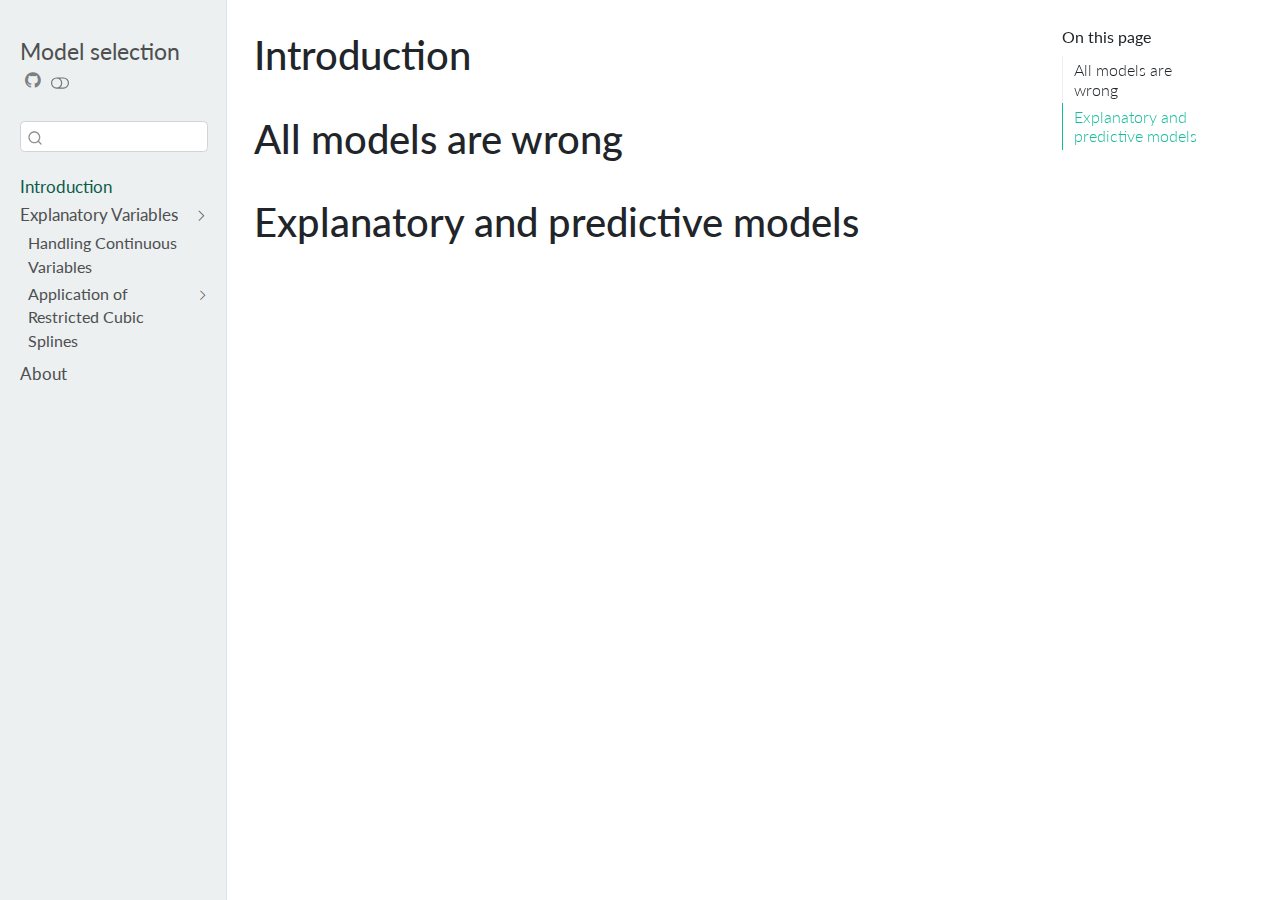
==== docs/index.html @ 48a90c10 "Initial commit" ====
<!DOCTYPE html>
<html xmlns="http://www.w3.org/1999/xhtml" lang="en" xml:lang="en"><head>

<meta charset="utf-8">
<meta name="generator" content="quarto-1.2.335">

<meta name="viewport" content="width=device-width, initial-scale=1.0, user-scalable=yes">


<title>Model selection - Introduction</title>
<style>
code{white-space: pre-wrap;}
span.smallcaps{font-variant: small-caps;}
div.columns{display: flex; gap: min(4vw, 1.5em);}
div.column{flex: auto; overflow-x: auto;}
div.hanging-indent{margin-left: 1.5em; text-indent: -1.5em;}
ul.task-list{list-style: none;}
ul.task-list li input[type="checkbox"] {
  width: 0.8em;
  margin: 0 0.8em 0.2em -1.6em;
  vertical-align: middle;
}
</style>


<script src="site_libs/quarto-nav/quarto-nav.js"></script>
<script src="site_libs/quarto-nav/headroom.min.js"></script>
<script src="site_libs/clipboard/clipboard.min.js"></script>
<script src="site_libs/quarto-search/autocomplete.umd.js"></script>
<script src="site_libs/quarto-search/fuse.min.js"></script>
<script src="site_libs/quarto-search/quarto-search.js"></script>
<meta name="quarto:offset" content="./">
<script src="site_libs/quarto-html/quarto.js"></script>
<script src="site_libs/quarto-html/popper.min.js"></script>
<script src="site_libs/quarto-html/tippy.umd.min.js"></script>
<script src="site_libs/quarto-html/anchor.min.js"></script>
<link href="site_libs/quarto-html/tippy.css" rel="stylesheet">
<link href="site_libs/quarto-html/quarto-syntax-highlighting.css" rel="stylesheet" class="quarto-color-scheme" id="quarto-text-highlighting-styles">
<link href="site_libs/quarto-html/quarto-syntax-highlighting-dark.css" rel="prefetch" class="quarto-color-scheme quarto-color-alternate" id="quarto-text-highlighting-styles">
<script src="site_libs/bootstrap/bootstrap.min.js"></script>
<link href="site_libs/bootstrap/bootstrap-icons.css" rel="stylesheet">
<link href="site_libs/bootstrap/bootstrap.min.css" rel="stylesheet" class="quarto-color-scheme" id="quarto-bootstrap" data-mode="light">
<link href="site_libs/bootstrap/bootstrap-dark.min.css" rel="prefetch" class="quarto-color-scheme quarto-color-alternate" id="quarto-bootstrap" data-mode="dark">
<script id="quarto-search-options" type="application/json">{
  "location": "sidebar",
  "copy-button": false,
  "collapse-after": 3,
  "panel-placement": "start",
  "type": "textbox",
  "limit": 20,
  "language": {
    "search-no-results-text": "No results",
    "search-matching-documents-text": "matching documents",
    "search-copy-link-title": "Copy link to search",
    "search-hide-matches-text": "Hide additional matches",
    "search-more-match-text": "more match in this document",
    "search-more-matches-text": "more matches in this document",
    "search-clear-button-title": "Clear",
    "search-detached-cancel-button-title": "Cancel",
    "search-submit-button-title": "Submit"
  }
}</script>


</head>

<body class="nav-sidebar docked">

<div id="quarto-search-results"></div>
  <header id="quarto-header" class="headroom fixed-top">
  <nav class="quarto-secondary-nav" data-bs-toggle="collapse" data-bs-target="#quarto-sidebar" aria-controls="quarto-sidebar" aria-expanded="false" aria-label="Toggle sidebar navigation" onclick="if (window.quartoToggleHeadroom) { window.quartoToggleHeadroom(); }">
    <div class="container-fluid d-flex justify-content-between">
      <h1 class="quarto-secondary-nav-title">Introduction</h1>
      <button type="button" class="quarto-btn-toggle btn" aria-label="Show secondary navigation">
        <i class="bi bi-chevron-right"></i>
      </button>
    </div>
  </nav>
</header>
<!-- content -->
<div id="quarto-content" class="quarto-container page-columns page-rows-contents page-layout-article">
<!-- sidebar -->
  <nav id="quarto-sidebar" class="sidebar collapse sidebar-navigation docked overflow-auto">
    <div class="pt-lg-2 mt-2 text-left sidebar-header">
    <div class="sidebar-title mb-0 py-0">
      <a href="./">Model selection</a> 
        <div class="sidebar-tools-main">
    <a href="" title="" id="sidebar-tool-dropdown-0" class="sidebar-tool dropdown-toggle px-1" data-bs-toggle="dropdown" aria-expanded="false"><i class="bi bi-github"></i></a>
    <ul class="dropdown-menu" aria-labelledby="sidebar-tool-dropdown-0">
        <li>
          <a class="dropdown-item sidebar-tools-main-item" href="https://code.com">
          Source Code
          </a>
        </li>
        <li>
          <a class="dropdown-item sidebar-tools-main-item" href="https://bugs.com">
          Report a Bug
          </a>
        </li>
    </ul>
  <a href="" class="quarto-color-scheme-toggle sidebar-tool" onclick="window.quartoToggleColorScheme(); return false;" title="Toggle dark mode"><i class="bi"></i></a>
</div>
    </div>
      </div>
      <div class="mt-2 flex-shrink-0 align-items-center">
        <div class="sidebar-search">
        <div id="quarto-search" class="" title="Search"></div>
        </div>
      </div>
    <div class="sidebar-menu-container"> 
    <ul class="list-unstyled mt-1">
        <li class="sidebar-item">
  <div class="sidebar-item-container"> 
  <a href="./index.html" class="sidebar-item-text sidebar-link active">Introduction</a>
  </div>
</li>
        <li class="sidebar-item sidebar-item-section">
      <div class="sidebar-item-container"> 
            <a class="sidebar-item-text sidebar-link text-start" data-bs-toggle="collapse" data-bs-target="#quarto-sidebar-section-1" aria-expanded="true">Explanatory Variables</a>
          <a class="sidebar-item-toggle text-start" data-bs-toggle="collapse" data-bs-target="#quarto-sidebar-section-1" aria-expanded="true">
            <i class="bi bi-chevron-right ms-2"></i>
          </a> 
      </div>
      <ul id="quarto-sidebar-section-1" class="collapse list-unstyled sidebar-section depth1 show">  
          <li class="sidebar-item">
  <div class="sidebar-item-container"> 
  <a href="./explanatory variables/introduction.html" class="sidebar-item-text sidebar-link">Handling Continuous Variables</a>
  </div>
</li>
          <li class="sidebar-item sidebar-item-section">
      <div class="sidebar-item-container"> 
            <a class="sidebar-item-text sidebar-link text-start collapsed" data-bs-toggle="collapse" data-bs-target="#quarto-sidebar-section-2" aria-expanded="false">Application of Restricted Cubic Splines</a>
          <a class="sidebar-item-toggle text-start collapsed" data-bs-toggle="collapse" data-bs-target="#quarto-sidebar-section-2" aria-expanded="false">
            <i class="bi bi-chevron-right ms-2"></i>
          </a> 
      </div>
      <ul id="quarto-sidebar-section-2" class="collapse list-unstyled sidebar-section depth2 ">  
          <li class="sidebar-item">
  <div class="sidebar-item-container"> 
  <a href="./explanatory variables/spline_linear.html" class="sidebar-item-text sidebar-link">Linear Regression</a>
  </div>
</li>
          <li class="sidebar-item">
  <div class="sidebar-item-container"> 
  <a href="./explanatory variables/spline_logistic.html" class="sidebar-item-text sidebar-link">Logistic Regression</a>
  </div>
</li>
          <li class="sidebar-item">
  <div class="sidebar-item-container"> 
  <a href="./explanatory variables/spline_cox.html" class="sidebar-item-text sidebar-link">Cox Proportional Hazards Regression</a>
  </div>
</li>
      </ul>
  </li>
      </ul>
  </li>
        <li class="sidebar-item">
  <div class="sidebar-item-container"> 
  <a href="./about.html" class="sidebar-item-text sidebar-link">About</a>
  </div>
</li>
    </ul>
    </div>
</nav>
<!-- margin-sidebar -->
    <div id="quarto-margin-sidebar" class="sidebar margin-sidebar">
        <nav id="TOC" role="doc-toc" class="toc-active">
    <h2 id="toc-title">On this page</h2>
   
  <ul>
  <li><a href="#all-models-are-wrong" id="toc-all-models-are-wrong" class="nav-link active" data-scroll-target="#all-models-are-wrong">All models are wrong</a></li>
  <li><a href="#explanatory-and-predictive-models" id="toc-explanatory-and-predictive-models" class="nav-link" data-scroll-target="#explanatory-and-predictive-models">Explanatory and predictive models</a></li>
  </ul>
</nav>
    </div>
<!-- main -->
<main class="content" id="quarto-document-content">

<header id="title-block-header" class="quarto-title-block default">
<div class="quarto-title">
<h1 class="title d-none d-lg-block">Introduction</h1>
</div>



<div class="quarto-title-meta">

    
  
    
  </div>
  

</header>

<section id="all-models-are-wrong" class="level1">
<h1>All models are wrong</h1>
</section>
<section id="explanatory-and-predictive-models" class="level1">
<h1>Explanatory and predictive models</h1>


</section>

</main> <!-- /main -->
<script id="quarto-html-after-body" type="application/javascript">
window.document.addEventListener("DOMContentLoaded", function (event) {
  const toggleBodyColorMode = (bsSheetEl) => {
    const mode = bsSheetEl.getAttribute("data-mode");
    const bodyEl = window.document.querySelector("body");
    if (mode === "dark") {
      bodyEl.classList.add("quarto-dark");
      bodyEl.classList.remove("quarto-light");
    } else {
      bodyEl.classList.add("quarto-light");
      bodyEl.classList.remove("quarto-dark");
    }
  }
  const toggleBodyColorPrimary = () => {
    const bsSheetEl = window.document.querySelector("link#quarto-bootstrap");
    if (bsSheetEl) {
      toggleBodyColorMode(bsSheetEl);
    }
  }
  toggleBodyColorPrimary();  
  const disableStylesheet = (stylesheets) => {
    for (let i=0; i < stylesheets.length; i++) {
      const stylesheet = stylesheets[i];
      stylesheet.rel = 'prefetch';
    }
  }
  const enableStylesheet = (stylesheets) => {
    for (let i=0; i < stylesheets.length; i++) {
      const stylesheet = stylesheets[i];
      stylesheet.rel = 'stylesheet';
    }
  }
  const manageTransitions = (selector, allowTransitions) => {
    const els = window.document.querySelectorAll(selector);
    for (let i=0; i < els.length; i++) {
      const el = els[i];
      if (allowTransitions) {
        el.classList.remove('notransition');
      } else {
        el.classList.add('notransition');
      }
    }
  }
  const toggleColorMode = (alternate) => {
    // Switch the stylesheets
    const alternateStylesheets = window.document.querySelectorAll('link.quarto-color-scheme.quarto-color-alternate');
    manageTransitions('#quarto-margin-sidebar .nav-link', false);
    if (alternate) {
      enableStylesheet(alternateStylesheets);
      for (const sheetNode of alternateStylesheets) {
        if (sheetNode.id === "quarto-bootstrap") {
          toggleBodyColorMode(sheetNode);
        }
      }
    } else {
      disableStylesheet(alternateStylesheets);
      toggleBodyColorPrimary();
    }
    manageTransitions('#quarto-margin-sidebar .nav-link', true);
    // Switch the toggles
    const toggles = window.document.querySelectorAll('.quarto-color-scheme-toggle');
    for (let i=0; i < toggles.length; i++) {
      const toggle = toggles[i];
      if (toggle) {
        if (alternate) {
          toggle.classList.add("alternate");     
        } else {
          toggle.classList.remove("alternate");
        }
      }
    }
    // Hack to workaround the fact that safari doesn't
    // properly recolor the scrollbar when toggling (#1455)
    if (navigator.userAgent.indexOf('Safari') > 0 && navigator.userAgent.indexOf('Chrome') == -1) {
      manageTransitions("body", false);
      window.scrollTo(0, 1);
      setTimeout(() => {
        window.scrollTo(0, 0);
        manageTransitions("body", true);
      }, 40);  
    }
  }
  const isFileUrl = () => { 
    return window.location.protocol === 'file:';
  }
  const hasAlternateSentinel = () => {  
    let styleSentinel = getColorSchemeSentinel();
    if (styleSentinel !== null) {
      return styleSentinel === "alternate";
    } else {
      return false;
    }
  }
  const setStyleSentinel = (alternate) => {
    const value = alternate ? "alternate" : "default";
    if (!isFileUrl()) {
      window.localStorage.setItem("quarto-color-scheme", value);
    } else {
      localAlternateSentinel = value;
    }
  }
  const getColorSchemeSentinel = () => {
    if (!isFileUrl()) {
      const storageValue = window.localStorage.getItem("quarto-color-scheme");
      return storageValue != null ? storageValue : localAlternateSentinel;
    } else {
      return localAlternateSentinel;
    }
  }
  let localAlternateSentinel = 'default';
  // Dark / light mode switch
  window.quartoToggleColorScheme = () => {
    // Read the current dark / light value 
    let toAlternate = !hasAlternateSentinel();
    toggleColorMode(toAlternate);
    setStyleSentinel(toAlternate);
  };
  // Ensure there is a toggle, if there isn't float one in the top right
  if (window.document.querySelector('.quarto-color-scheme-toggle') === null) {
    const a = window.document.createElement('a');
    a.classList.add('top-right');
    a.classList.add('quarto-color-scheme-toggle');
    a.href = "";
    a.onclick = function() { try { window.quartoToggleColorScheme(); } catch {} return false; };
    const i = window.document.createElement("i");
    i.classList.add('bi');
    a.appendChild(i);
    window.document.body.appendChild(a);
  }
  // Switch to dark mode if need be
  if (hasAlternateSentinel()) {
    toggleColorMode(true);
  } else {
    toggleColorMode(false);
  }
  const icon = "";
  const anchorJS = new window.AnchorJS();
  anchorJS.options = {
    placement: 'right',
    icon: icon
  };
  anchorJS.add('.anchored');
  const clipboard = new window.ClipboardJS('.code-copy-button', {
    target: function(trigger) {
      return trigger.previousElementSibling;
    }
  });
  clipboard.on('success', function(e) {
    // button target
    const button = e.trigger;
    // don't keep focus
    button.blur();
    // flash "checked"
    button.classList.add('code-copy-button-checked');
    var currentTitle = button.getAttribute("title");
    button.setAttribute("title", "Copied!");
    let tooltip;
    if (window.bootstrap) {
      button.setAttribute("data-bs-toggle", "tooltip");
      button.setAttribute("data-bs-placement", "left");
      button.setAttribute("data-bs-title", "Copied!");
      tooltip = new bootstrap.Tooltip(button, 
        { trigger: "manual", 
          customClass: "code-copy-button-tooltip",
          offset: [0, -8]});
      tooltip.show();    
    }
    setTimeout(function() {
      if (tooltip) {
        tooltip.hide();
        button.removeAttribute("data-bs-title");
        button.removeAttribute("data-bs-toggle");
        button.removeAttribute("data-bs-placement");
      }
      button.setAttribute("title", currentTitle);
      button.classList.remove('code-copy-button-checked');
    }, 1000);
    // clear code selection
    e.clearSelection();
  });
  function tippyHover(el, contentFn) {
    const config = {
      allowHTML: true,
      content: contentFn,
      maxWidth: 500,
      delay: 100,
      arrow: false,
      appendTo: function(el) {
          return el.parentElement;
      },
      interactive: true,
      interactiveBorder: 10,
      theme: 'quarto',
      placement: 'bottom-start'
    };
    window.tippy(el, config); 
  }
  const noterefs = window.document.querySelectorAll('a[role="doc-noteref"]');
  for (var i=0; i<noterefs.length; i++) {
    const ref = noterefs[i];
    tippyHover(ref, function() {
      // use id or data attribute instead here
      let href = ref.getAttribute('data-footnote-href') || ref.getAttribute('href');
      try { href = new URL(href).hash; } catch {}
      const id = href.replace(/^#\/?/, "");
      const note = window.document.getElementById(id);
      return note.innerHTML;
    });
  }
  const findCites = (el) => {
    const parentEl = el.parentElement;
    if (parentEl) {
      const cites = parentEl.dataset.cites;
      if (cites) {
        return {
          el,
          cites: cites.split(' ')
        };
      } else {
        return findCites(el.parentElement)
      }
    } else {
      return undefined;
    }
  };
  var bibliorefs = window.document.querySelectorAll('a[role="doc-biblioref"]');
  for (var i=0; i<bibliorefs.length; i++) {
    const ref = bibliorefs[i];
    const citeInfo = findCites(ref);
    if (citeInfo) {
      tippyHover(citeInfo.el, function() {
        var popup = window.document.createElement('div');
        citeInfo.cites.forEach(function(cite) {
          var citeDiv = window.document.createElement('div');
          citeDiv.classList.add('hanging-indent');
          citeDiv.classList.add('csl-entry');
          var biblioDiv = window.document.getElementById('ref-' + cite);
          if (biblioDiv) {
            citeDiv.innerHTML = biblioDiv.innerHTML;
          }
          popup.appendChild(citeDiv);
        });
        return popup.innerHTML;
      });
    }
  }
});
</script>
</div> <!-- /content -->



</body></html>
---- docs/site_libs/quarto-html/tippy.css ----
.tippy-box[data-animation=fade][data-state=hidden]{opacity:0}[data-tippy-root]{max-width:calc(100vw - 10px)}.tippy-box{position:relative;background-color:#333;color:#fff;border-radius:4px;font-size:14px;line-height:1.4;white-space:normal;outline:0;transition-property:transform,visibility,opacity}.tippy-box[data-placement^=top]>.tippy-arrow{bottom:0}.tippy-box[data-placement^=top]>.tippy-arrow:before{bottom:-7px;left:0;border-width:8px 8px 0;border-top-color:initial;transform-origin:center top}.tippy-box[data-placement^=bottom]>.tippy-arrow{top:0}.tippy-box[data-placement^=bottom]>.tippy-arrow:before{top:-7px;left:0;border-width:0 8px 8px;border-bottom-color:initial;transform-origin:center bottom}.tippy-box[data-placement^=left]>.tippy-arrow{right:0}.tippy-box[data-placement^=left]>.tippy-arrow:before{border-width:8px 0 8px 8px;border-left-color:initial;right:-7px;transform-origin:center left}.tippy-box[data-placement^=right]>.tippy-arrow{left:0}.tippy-box[data-placement^=right]>.tippy-arrow:before{left:-7px;border-width:8px 8px 8px 0;border-right-color:initial;transform-origin:center right}.tippy-box[data-inertia][data-state=visible]{transition-timing-function:cubic-bezier(.54,1.5,.38,1.11)}.tippy-arrow{width:16px;height:16px;color:#333}.tippy-arrow:before{content:"";position:absolute;border-color:transparent;border-style:solid}.tippy-content{position:relative;padding:5px 9px;z-index:1}
---- docs/site_libs/quarto-html/quarto-syntax-highlighting.css ----
/* quarto syntax highlight colors */
:root {
  --quarto-hl-ot-color: #003B4F;
  --quarto-hl-at-color: #657422;
  --quarto-hl-ss-color: #20794D;
  --quarto-hl-an-color: #5E5E5E;
  --quarto-hl-fu-color: #4758AB;
  --quarto-hl-st-color: #20794D;
  --quarto-hl-cf-color: #003B4F;
  --quarto-hl-op-color: #5E5E5E;
  --quarto-hl-er-color: #AD0000;
  --quarto-hl-bn-color: #AD0000;
  --quarto-hl-al-color: #AD0000;
  --quarto-hl-va-color: #111111;
  --quarto-hl-bu-color: inherit;
  --quarto-hl-ex-color: inherit;
  --quarto-hl-pp-color: #AD0000;
  --quarto-hl-in-color: #5E5E5E;
  --quarto-hl-vs-color: #20794D;
  --quarto-hl-wa-color: #5E5E5E;
  --quarto-hl-do-color: #5E5E5E;
  --quarto-hl-im-color: #00769E;
  --quarto-hl-ch-color: #20794D;
  --quarto-hl-dt-color: #AD0000;
  --quarto-hl-fl-color: #AD0000;
  --quarto-hl-co-color: #5E5E5E;
  --quarto-hl-cv-color: #5E5E5E;
  --quarto-hl-cn-color: #8f5902;
  --quarto-hl-sc-color: #5E5E5E;
  --quarto-hl-dv-color: #AD0000;
  --quarto-hl-kw-color: #003B4F;
}

/* other quarto variables */
:root {
  --quarto-font-monospace: SFMono-Regular, Menlo, Monaco, Consolas, "Liberation Mono", "Courier New", monospace;
}

pre > code.sourceCode > span {
  color: #003B4F;
}

code span {
  color: #003B4F;
}

code.sourceCode > span {
  color: #003B4F;
}

div.sourceCode,
div.sourceCode pre.sourceCode {
  color: #003B4F;
}

code span.ot {
  color: #003B4F;
}

code span.at {
  color: #657422;
}

code span.ss {
  color: #20794D;
}

code span.an {
  color: #5E5E5E;
}

code span.fu {
  color: #4758AB;
}

code span.st {
  color: #20794D;
}

code span.cf {
  color: #003B4F;
}

code span.op {
  color: #5E5E5E;
}

code span.er {
  color: #AD0000;
}

code span.bn {
  color: #AD0000;
}

code span.al {
  color: #AD0000;
}

code span.va {
  color: #111111;
}

code span.pp {
  color: #AD0000;
}

code span.in {
  color: #5E5E5E;
}

code span.vs {
  color: #20794D;
}

code span.wa {
  color: #5E5E5E;
  font-style: italic;
}

code span.do {
  color: #5E5E5E;
  font-style: italic;
}

code span.im {
  color: #00769E;
}

code span.ch {
  color: #20794D;
}

code span.dt {
  color: #AD0000;
}

code span.fl {
  color: #AD0000;
}

code span.co {
  color: #5E5E5E;
}

code span.cv {
  color: #5E5E5E;
  font-style: italic;
}

code span.cn {
  color: #8f5902;
}

code span.sc {
  color: #5E5E5E;
}

code span.dv {
  color: #AD0000;
}

code span.kw {
  color: #003B4F;
}

.prevent-inlining {
  content: "</";
}

/*# sourceMappingURL=debc5d5d77c3f9108843748ff7464032.css.map */
---- docs/site_libs/quarto-html/quarto-syntax-highlighting-dark.css ----
/* quarto syntax highlight colors */
:root {
  --quarto-hl-al-color: #f07178;
  --quarto-hl-an-color: #d4d0ab;
  --quarto-hl-at-color: #00e0e0;
  --quarto-hl-bn-color: #d4d0ab;
  --quarto-hl-bu-color: #abe338;
  --quarto-hl-ch-color: #abe338;
  --quarto-hl-co-color: #f8f8f2;
  --quarto-hl-cv-color: #ffd700;
  --quarto-hl-cn-color: #ffd700;
  --quarto-hl-cf-color: #ffa07a;
  --quarto-hl-dt-color: #ffa07a;
  --quarto-hl-dv-color: #d4d0ab;
  --quarto-hl-do-color: #f8f8f2;
  --quarto-hl-er-color: #f07178;
  --quarto-hl-ex-color: #00e0e0;
  --quarto-hl-fl-color: #d4d0ab;
  --quarto-hl-fu-color: #ffa07a;
  --quarto-hl-im-color: #abe338;
  --quarto-hl-in-color: #d4d0ab;
  --quarto-hl-kw-color: #ffa07a;
  --quarto-hl-op-color: #ffa07a;
  --quarto-hl-ot-color: #00e0e0;
  --quarto-hl-pp-color: #dcc6e0;
  --quarto-hl-re-color: #00e0e0;
  --quarto-hl-sc-color: #abe338;
  --quarto-hl-ss-color: #abe338;
  --quarto-hl-st-color: #abe338;
  --quarto-hl-va-color: #00e0e0;
  --quarto-hl-vs-color: #abe338;
  --quarto-hl-wa-color: #dcc6e0;
}

/* other quarto variables */
:root {
  --quarto-font-monospace: SFMono-Regular, Menlo, Monaco, Consolas, "Liberation Mono", "Courier New", monospace;
}

code span.al {
  font-weight: bold;
  color: #f07178;
}

code span.an {
  color: #d4d0ab;
}

code span.at {
  color: #00e0e0;
}

code span.bn {
  color: #d4d0ab;
}

code span.bu {
  color: #abe338;
}

code span.ch {
  color: #abe338;
}

code span.co {
  font-style: italic;
  color: #f8f8f2;
}

code span.cv {
  color: #ffd700;
}

code span.cn {
  color: #ffd700;
}

code span.cf {
  font-weight: bold;
  color: #ffa07a;
}

code span.dt {
  color: #ffa07a;
}

code span.dv {
  color: #d4d0ab;
}

code span.do {
  color: #f8f8f2;
}

code span.er {
  color: #f07178;
  text-decoration: underline;
}

code span.ex {
  font-weight: bold;
  color: #00e0e0;
}

code span.fl {
  color: #d4d0ab;
}

code span.fu {
  color: #ffa07a;
}

code span.im {
  color: #abe338;
}

code span.in {
  color: #d4d0ab;
}

code span.kw {
  font-weight: bold;
  color: #ffa07a;
}

pre > code.sourceCode > span {
  color: #f8f8f2;
}

code span {
  color: #f8f8f2;
}

code.sourceCode > span {
  color: #f8f8f2;
}

div.sourceCode,
div.sourceCode pre.sourceCode {
  color: #f8f8f2;
}

code span.op {
  color: #ffa07a;
}

code span.ot {
  color: #00e0e0;
}

code span.pp {
  color: #dcc6e0;
}

code span.re {
  color: #00e0e0;
}

code span.sc {
  color: #abe338;
}

code span.ss {
  color: #abe338;
}

code span.st {
  color: #abe338;
}

code span.va {
  color: #00e0e0;
}

code span.vs {
  color: #abe338;
}

code span.wa {
  color: #dcc6e0;
}

.prevent-inlining {
  content: "</";
}

/*# sourceMappingURL=935a306eefa94366c21e1a970dddb765.css.map */
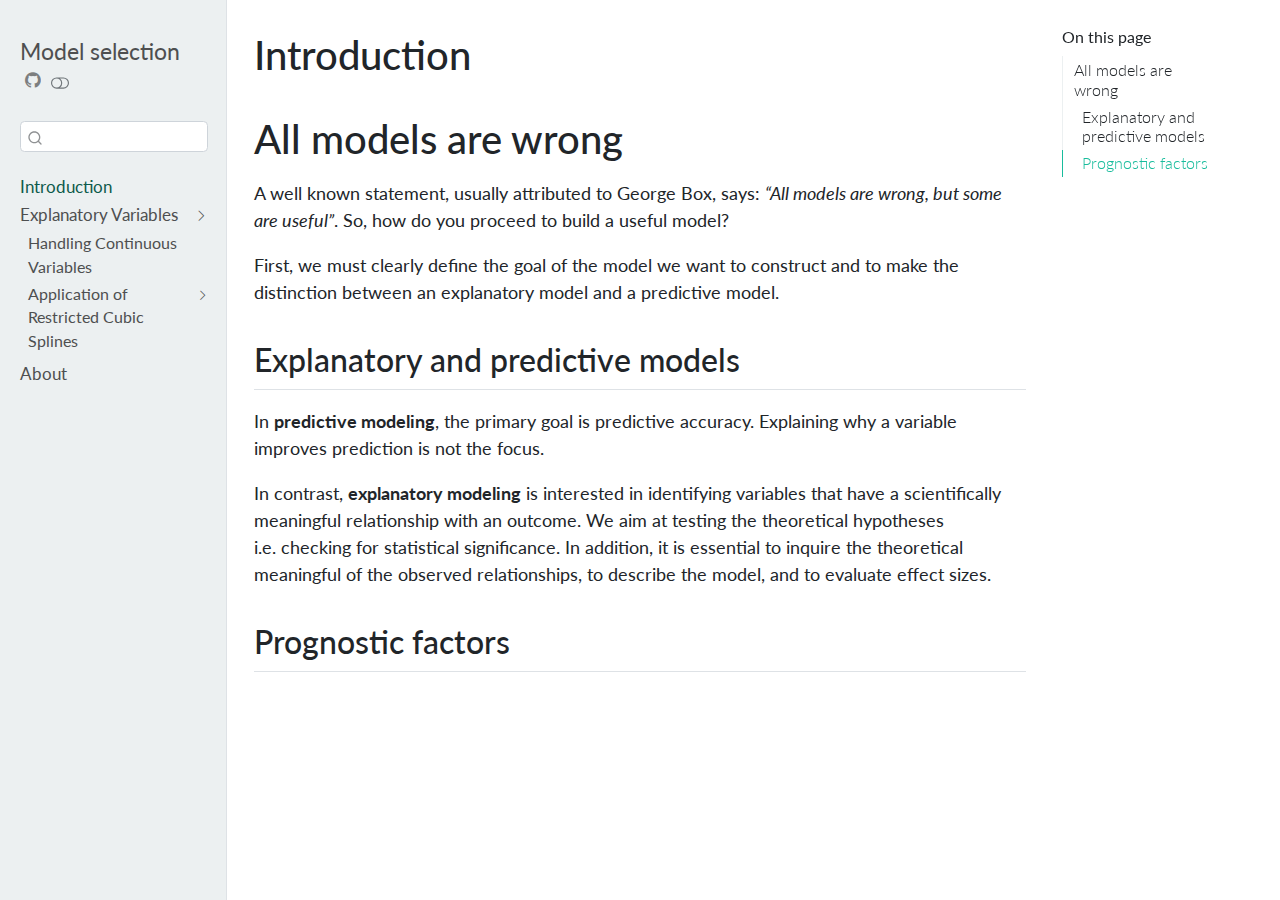
==== commit a8b6bc4f: "Complete "Handling Continuous Variables"" ====
--- a/docs/index.html
+++ b/docs/index.html
@@ -88,12 +88,12 @@
     <a href="" title="" id="sidebar-tool-dropdown-0" class="sidebar-tool dropdown-toggle px-1" data-bs-toggle="dropdown" aria-expanded="false"><i class="bi bi-github"></i></a>
     <ul class="dropdown-menu" aria-labelledby="sidebar-tool-dropdown-0">
         <li>
-          <a class="dropdown-item sidebar-tools-main-item" href="https://code.com">
+          <a class="dropdown-item sidebar-tools-main-item" href="https://github.com/p-lemercier/Model-selection">
           Source Code
           </a>
         </li>
         <li>
-          <a class="dropdown-item sidebar-tools-main-item" href="https://bugs.com">
+          <a class="dropdown-item sidebar-tools-main-item" href="https://github.com/p-lemercier/Model-selection/issues">
           Report a Bug
           </a>
         </li>
@@ -124,7 +124,7 @@
       <ul id="quarto-sidebar-section-1" class="collapse list-unstyled sidebar-section depth1 show">  
           <li class="sidebar-item">
   <div class="sidebar-item-container"> 
-  <a href="./explanatory variables/introduction.html" class="sidebar-item-text sidebar-link">Handling Continuous Variables</a>
+  <a href="./explanatory_variables/introduction.html" class="sidebar-item-text sidebar-link">Handling Continuous Variables</a>
   </div>
 </li>
           <li class="sidebar-item sidebar-item-section">
@@ -137,17 +137,17 @@
       <ul id="quarto-sidebar-section-2" class="collapse list-unstyled sidebar-section depth2 ">  
           <li class="sidebar-item">
   <div class="sidebar-item-container"> 
-  <a href="./explanatory variables/spline_linear.html" class="sidebar-item-text sidebar-link">Linear Regression</a>
+  <a href="./explanatory_variables/spline_linear.html" class="sidebar-item-text sidebar-link">Linear Regression</a>
   </div>
 </li>
           <li class="sidebar-item">
   <div class="sidebar-item-container"> 
-  <a href="./explanatory variables/spline_logistic.html" class="sidebar-item-text sidebar-link">Logistic Regression</a>
+  <a href="./explanatory_variables/spline_logistic.html" class="sidebar-item-text sidebar-link">Logistic Regression</a>
   </div>
 </li>
           <li class="sidebar-item">
   <div class="sidebar-item-container"> 
-  <a href="./explanatory variables/spline_cox.html" class="sidebar-item-text sidebar-link">Cox Proportional Hazards Regression</a>
+  <a href="./explanatory_variables/spline_cox.html" class="sidebar-item-text sidebar-link">Cox Proportional Hazards Regression</a>
   </div>
 </li>
       </ul>
@@ -168,8 +168,11 @@
     <h2 id="toc-title">On this page</h2>
    
   <ul>
-  <li><a href="#all-models-are-wrong" id="toc-all-models-are-wrong" class="nav-link active" data-scroll-target="#all-models-are-wrong">All models are wrong</a></li>
+  <li><a href="#all-models-are-wrong" id="toc-all-models-are-wrong" class="nav-link active" data-scroll-target="#all-models-are-wrong">All models are wrong</a>
+  <ul class="collapse">
   <li><a href="#explanatory-and-predictive-models" id="toc-explanatory-and-predictive-models" class="nav-link" data-scroll-target="#explanatory-and-predictive-models">Explanatory and predictive models</a></li>
+  <li><a href="#prognostic-factors" id="toc-prognostic-factors" class="nav-link" data-scroll-target="#prognostic-factors">Prognostic factors</a></li>
+  </ul></li>
   </ul>
 </nav>
     </div>
@@ -195,11 +198,18 @@
 
 <section id="all-models-are-wrong" class="level1">
 <h1>All models are wrong</h1>
+<p>A well known statement, usually attributed to George Box, says: <em>“All models are wrong, but some are useful”</em>. So, how do you proceed to build a useful model?</p>
+<p>First, we must clearly define the goal of the model we want to construct and to make the distinction between an explanatory model and a predictive model.</p>
+<section id="explanatory-and-predictive-models" class="level2">
+<h2 class="anchored" data-anchor-id="explanatory-and-predictive-models">Explanatory and predictive models</h2>
+<p>In <strong>predictive modeling</strong>, the primary goal is predictive accuracy. Explaining why a variable improves prediction is not the focus.</p>
+<p>In contrast, <strong>explanatory modeling</strong> is interested in identifying variables that have a scientifically meaningful relationship with an outcome. We aim at testing the theoretical hypotheses i.e.&nbsp;checking for statistical significance. In addition, it is essential to inquire the theoretical meaningful of the observed relationships, to describe the model, and to evaluate effect sizes.</p>
 </section>
-<section id="explanatory-and-predictive-models" class="level1">
-<h1>Explanatory and predictive models</h1>
-
-
+<section id="prognostic-factors" class="level2">
+<h2 class="anchored" data-anchor-id="prognostic-factors">Prognostic factors</h2>
+
+
+</section>
 </section>
 
 </main> <!-- /main -->
